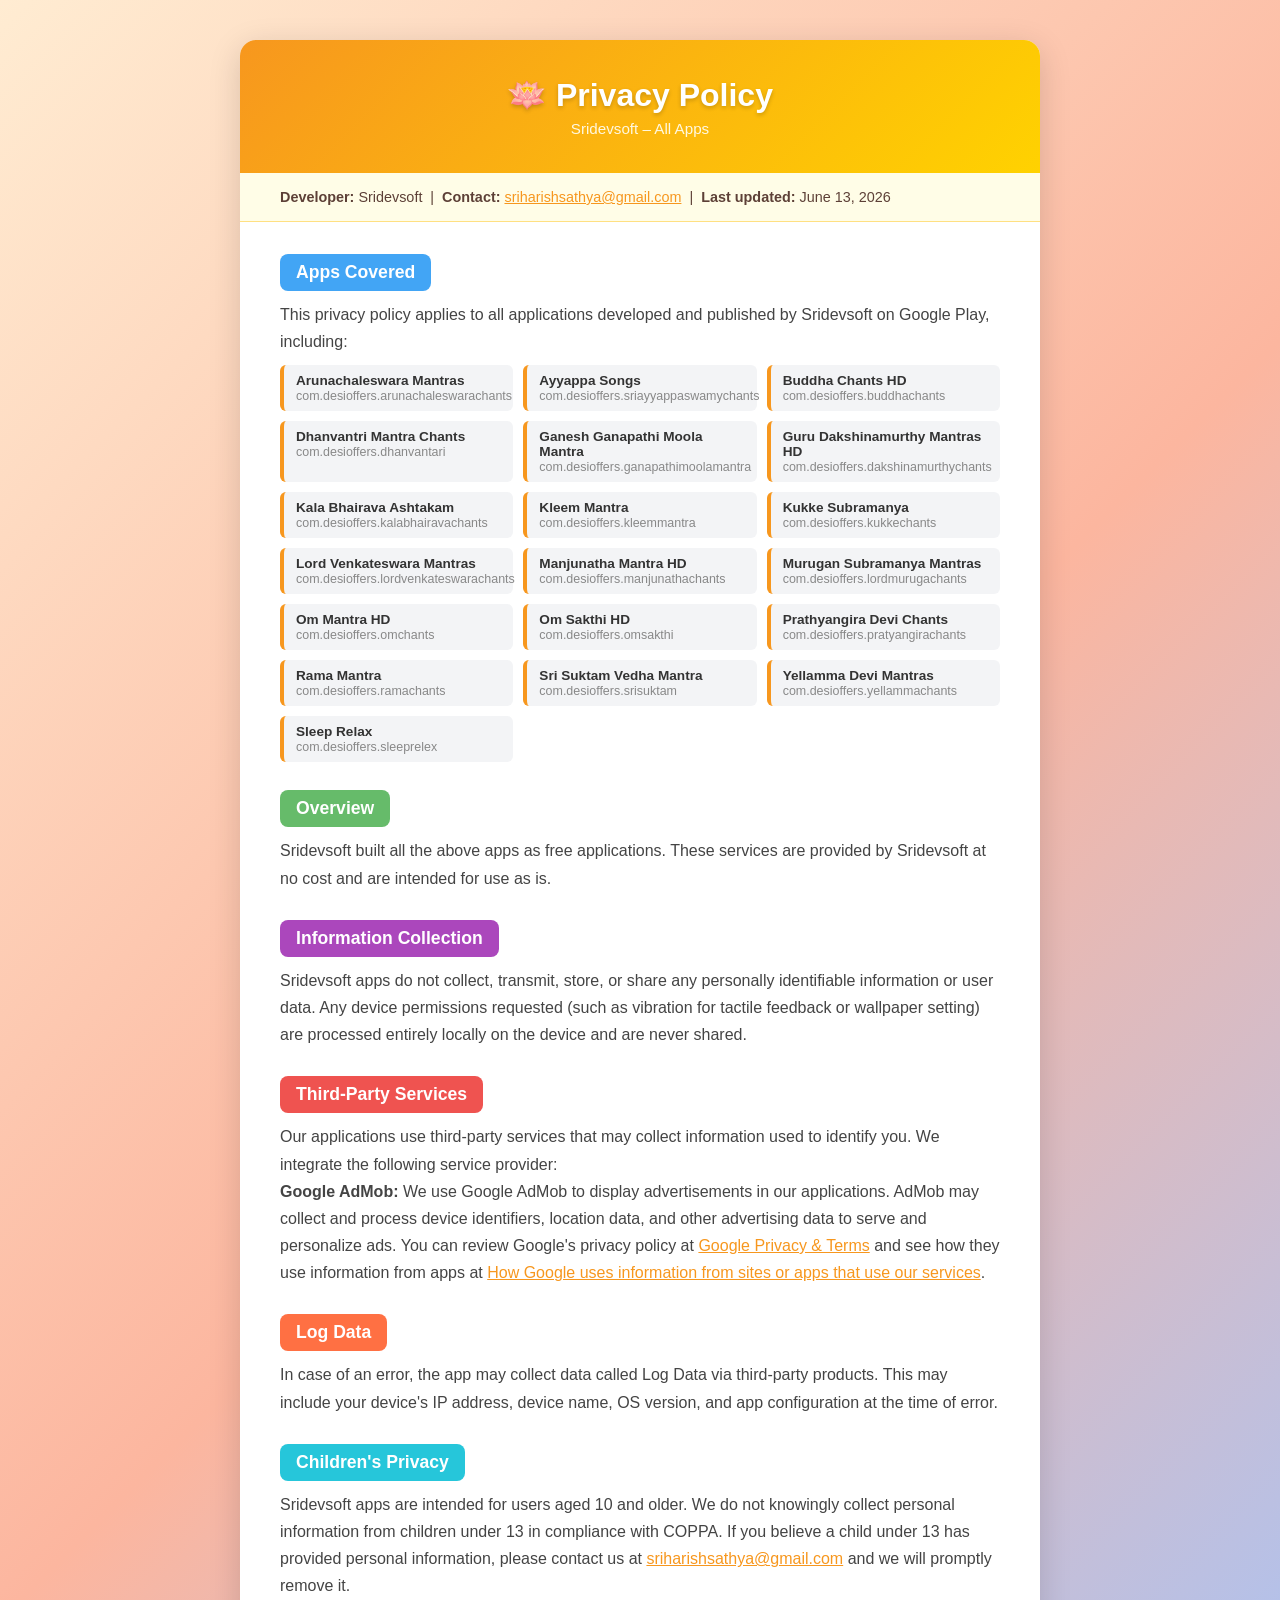
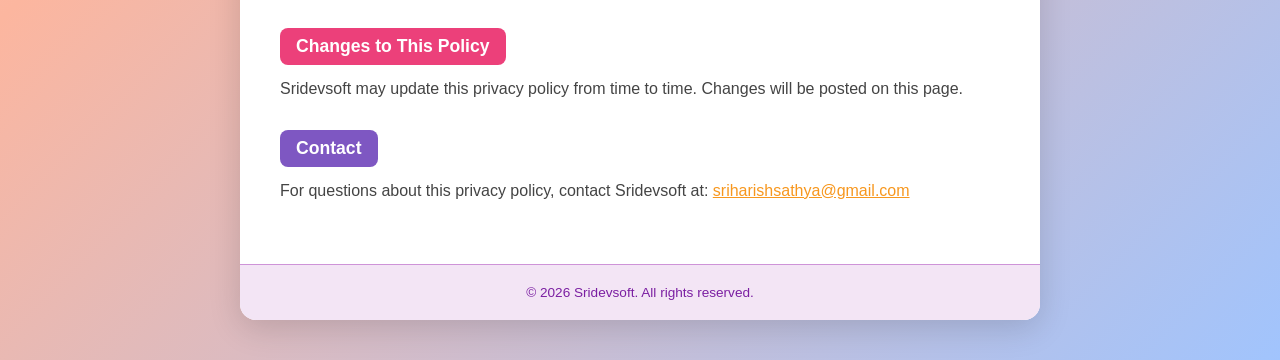
==== index.html @ 32ded2d5 "Update privacy policy with AdMob disclosures and vibration usage" ====
<!DOCTYPE html>
<html lang="en">
<head>
  <meta charset="UTF-8">
  <meta name="viewport" content="width=device-width, initial-scale=1.0">
  <title>Privacy Policy – Sridevsoft</title>
  <style>
    * { box-sizing: border-box; margin: 0; padding: 0; }
    body {
      font-family: Arial, sans-serif;
      background: linear-gradient(135deg, #ffecd2 0%, #fcb69f 50%, #a1c4fd 100%);
      min-height: 100vh;
      padding: 40px 20px;
    }
    .card {
      max-width: 800px;
      margin: 0 auto;
      background: #fff;
      border-radius: 16px;
      box-shadow: 0 8px 32px rgba(0,0,0,0.15);
      overflow: hidden;
    }
    .header {
      background: linear-gradient(135deg, #f7971e, #ffd200);
      padding: 36px 40px;
      text-align: center;
    }
    .header h1 { font-size: 2rem; color: #fff; text-shadow: 0 2px 4px rgba(0,0,0,0.2); }
    .header p { color: #fff8e1; margin-top: 6px; font-size: 0.95rem; }
    .meta {
      background: #fffde7; padding: 16px 40px;
      border-bottom: 1px solid #ffe082;
      font-size: 0.9rem; color: #5d4037;
    }
    .content { padding: 32px 40px; }
    .section { margin-bottom: 28px; }
    .section h2 {
      font-size: 1.1rem; font-weight: bold;
      color: #fff; padding: 8px 16px;
      border-radius: 8px; margin-bottom: 10px;
      display: inline-block;
    }
    .section:nth-child(1) h2 { background: #42a5f5; }
    .section:nth-child(2) h2 { background: #66bb6a; }
    .section:nth-child(3) h2 { background: #ab47bc; }
    .section:nth-child(4) h2 { background: #ef5350; }
    .section:nth-child(5) h2 { background: #ff7043; }
    .section:nth-child(6) h2 { background: #26c6da; }
    .section:nth-child(7) h2 { background: #ec407a; }
    .section:nth-child(8) h2 { background: #7e57c2; }
    .section p { color: #444; line-height: 1.7; }
    .apps-grid {
      display: grid;
      grid-template-columns: repeat(auto-fill, minmax(220px, 1fr));
      gap: 10px;
      margin-top: 10px;
    }
    .app-item {
      background: #f3f4f6;
      border-left: 4px solid #f7971e;
      border-radius: 6px;
      padding: 8px 12px;
      font-size: 0.85rem;
    }
    .app-item strong { display: block; color: #333; }
    .app-item span { color: #888; font-size: 0.78rem; }
    .footer {
      text-align: center; padding: 20px;
      background: #f3e5f5; color: #7b1fa2;
      font-size: 0.85rem; border-top: 1px solid #ce93d8;
    }
    a { color: #f7971e; }
  </style>
</head>
<body>
  <div class="card">
    <div class="header">
      <h1>🪷 Privacy Policy</h1>
      <p>Sridevsoft – All Apps</p>
    </div>
    <div class="meta">
      <strong>Developer:</strong> Sridevsoft &nbsp;|&nbsp;
      <strong>Contact:</strong> <a href="mailto:sriharishsathya@gmail.com">sriharishsathya@gmail.com</a> &nbsp;|&nbsp;
      <strong>Last updated:</strong> June 13, 2026
    </div>
    <div class="content">

      <div class="section">
        <h2>Apps Covered</h2>
        <p>This privacy policy applies to all applications developed and published by Sridevsoft on Google Play, including:</p>
        <div class="apps-grid">
          <div class="app-item"><strong>Arunachaleswara Mantras</strong><span>com.desioffers.arunachaleswarachants</span></div>
          <div class="app-item"><strong>Ayyappa Songs</strong><span>com.desioffers.sriayyappaswamychants</span></div>
          <div class="app-item"><strong>Buddha Chants HD</strong><span>com.desioffers.buddhachants</span></div>
          <div class="app-item"><strong>Dhanvantri Mantra Chants</strong><span>com.desioffers.dhanvantari</span></div>
          <div class="app-item"><strong>Ganesh Ganapathi Moola Mantra</strong><span>com.desioffers.ganapathimoolamantra</span></div>
          <div class="app-item"><strong>Guru Dakshinamurthy Mantras HD</strong><span>com.desioffers.dakshinamurthychants</span></div>
          <div class="app-item"><strong>Kala Bhairava Ashtakam</strong><span>com.desioffers.kalabhairavachants</span></div>
          <div class="app-item"><strong>Kleem Mantra</strong><span>com.desioffers.kleemmantra</span></div>
          <div class="app-item"><strong>Kukke Subramanya</strong><span>com.desioffers.kukkechants</span></div>
          <div class="app-item"><strong>Lord Venkateswara Mantras</strong><span>com.desioffers.lordvenkateswarachants</span></div>
          <div class="app-item"><strong>Manjunatha Mantra HD</strong><span>com.desioffers.manjunathachants</span></div>
          <div class="app-item"><strong>Murugan Subramanya Mantras</strong><span>com.desioffers.lordmurugachants</span></div>
          <div class="app-item"><strong>Om Mantra HD</strong><span>com.desioffers.omchants</span></div>
          <div class="app-item"><strong>Om Sakthi HD</strong><span>com.desioffers.omsakthi</span></div>
          <div class="app-item"><strong>Prathyangira Devi Chants</strong><span>com.desioffers.pratyangirachants</span></div>
          <div class="app-item"><strong>Rama Mantra</strong><span>com.desioffers.ramachants</span></div>
          <div class="app-item"><strong>Sri Suktam Vedha Mantra</strong><span>com.desioffers.srisuktam</span></div>
          <div class="app-item"><strong>Yellamma Devi Mantras</strong><span>com.desioffers.yellammachants</span></div>
          <div class="app-item"><strong>Sleep Relax</strong><span>com.desioffers.sleeprelex</span></div>
        </div>
      </div>

      <div class="section">
        <h2>Overview</h2>
        <p>Sridevsoft built all the above apps as free applications. These services are provided by Sridevsoft at no cost and are intended for use as is.</p>
      </div>

      <div class="section">
        <h2>Information Collection</h2>
        <p>Sridevsoft apps do not collect, transmit, store, or share any personally identifiable information or user data. Any device permissions requested (such as vibration for tactile feedback or wallpaper setting) are processed entirely locally on the device and are never shared.</p>
      </div>

      <div class="section">
        <h2>Third-Party Services</h2>
        <p>Our applications use third-party services that may collect information used to identify you. We integrate the following service provider:</p>
        <p><strong>Google AdMob:</strong> We use Google AdMob to display advertisements in our applications. AdMob may collect and process device identifiers, location data, and other advertising data to serve and personalize ads. You can review Google's privacy policy at <a href="https://policies.google.com/privacy" target="_blank">Google Privacy & Terms</a> and see how they use information from apps at <a href="https://policies.google.com/technologies/partner-sites" target="_blank">How Google uses information from sites or apps that use our services</a>.</p>
      </div>

      <div class="section">
        <h2>Log Data</h2>
        <p>In case of an error, the app may collect data called Log Data via third-party products. This may include your device's IP address, device name, OS version, and app configuration at the time of error.</p>
      </div>

      <div class="section">
        <h2>Children's Privacy</h2>
        <p>Sridevsoft apps are intended for users aged 10 and older. We do not knowingly collect personal information from children under 13 in compliance with COPPA. If you believe a child under 13 has provided personal information, please contact us at <a href="mailto:sriharishsathya@gmail.com">sriharishsathya@gmail.com</a> and we will promptly remove it.</p>
      </div>

      <div class="section">
        <h2>Changes to This Policy</h2>
        <p>Sridevsoft may update this privacy policy from time to time. Changes will be posted on this page.</p>
      </div>

      <div class="section">
        <h2>Contact</h2>
        <p>For questions about this privacy policy, contact Sridevsoft at: <a href="mailto:sriharishsathya@gmail.com">sriharishsathya@gmail.com</a></p>
      </div>

    </div>
    <div class="footer">© 2026 Sridevsoft. All rights reserved.</div>
  </div>
</body>
</html>
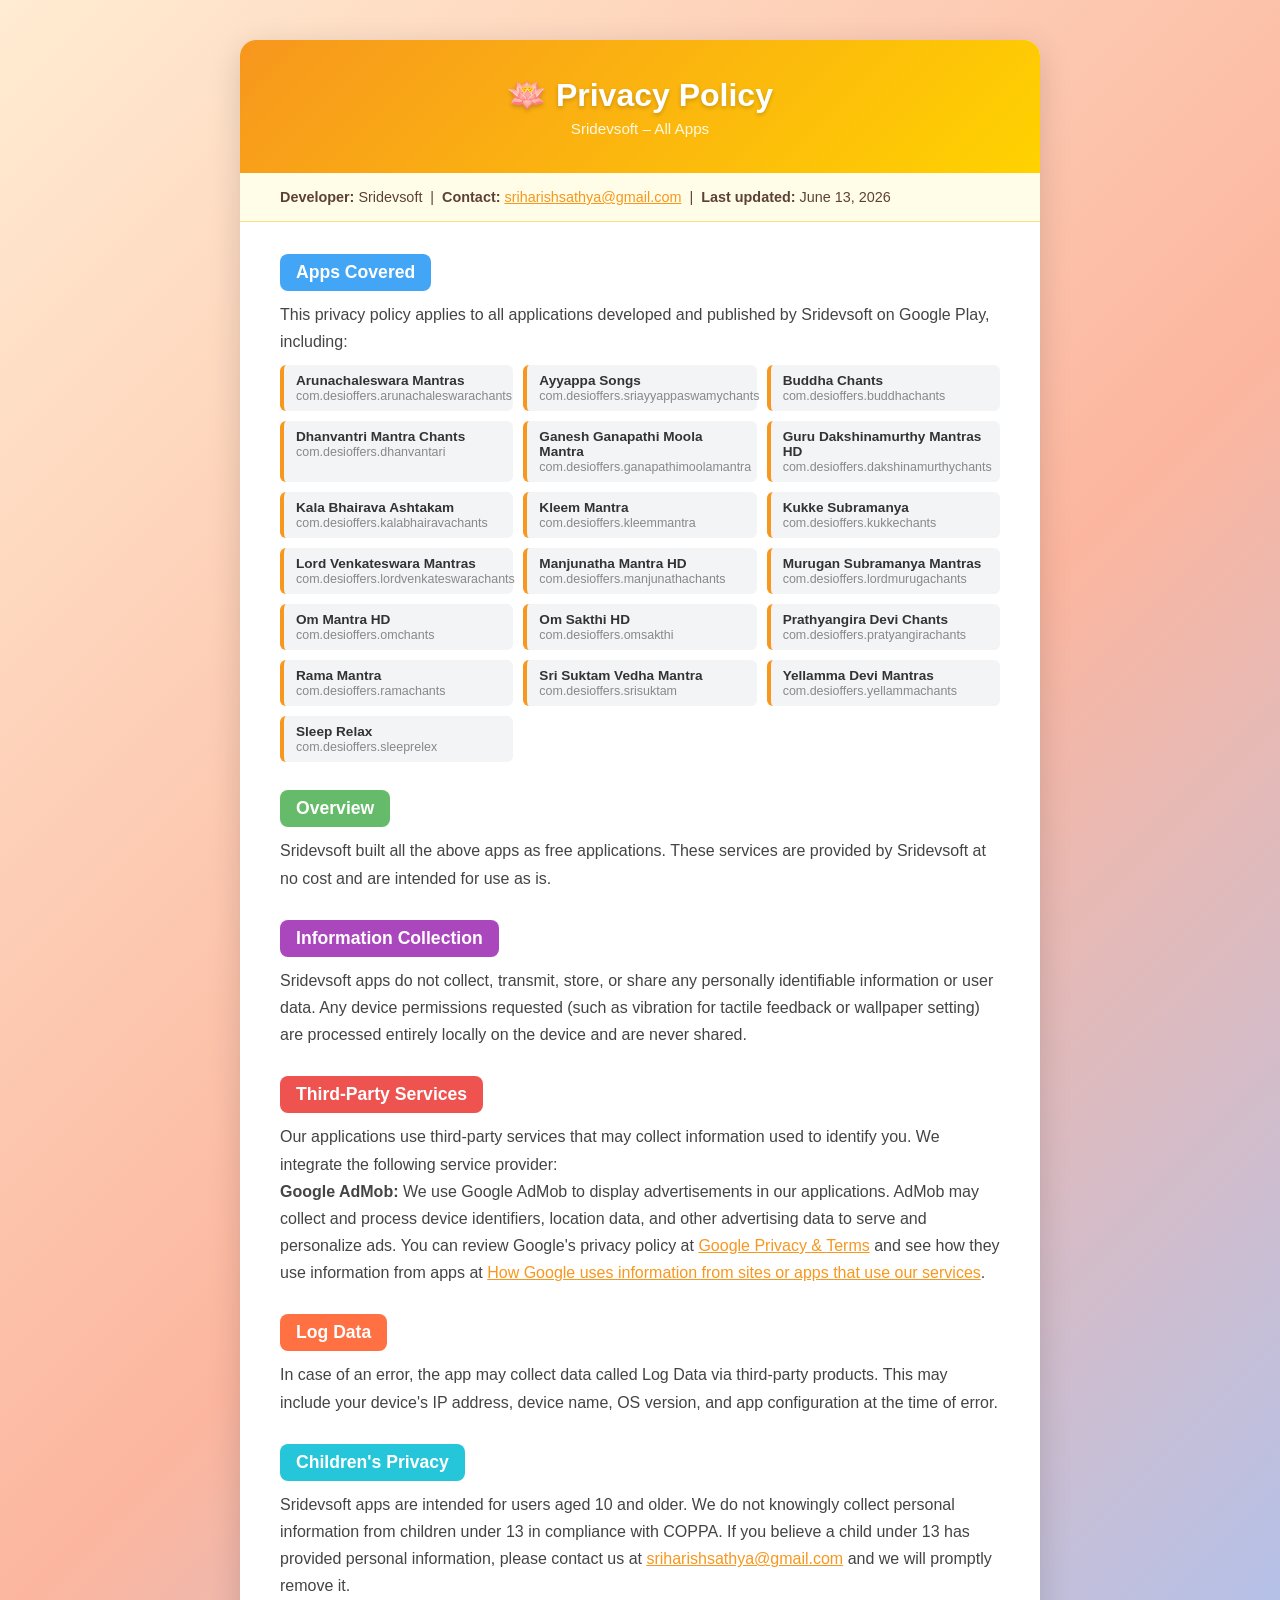
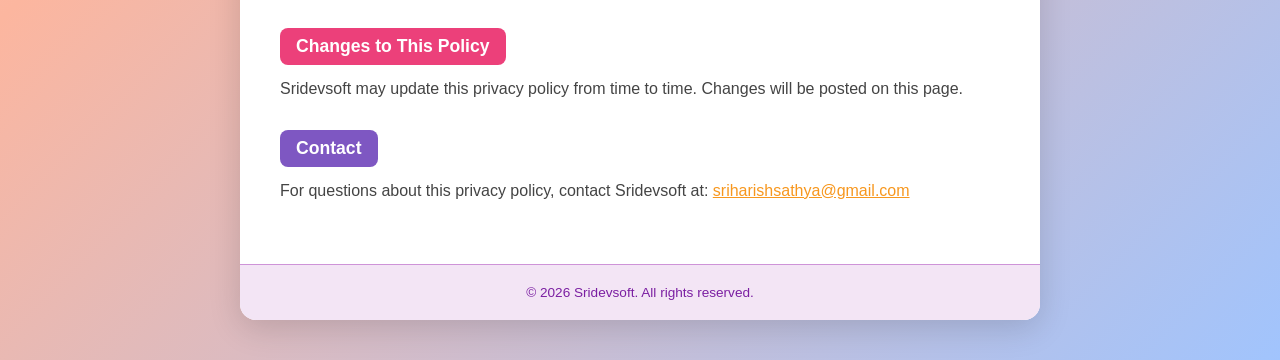
==== commit cf963d9c: "Update app name to Buddha Chants to match Play Store listing" ====
--- a/index.html
+++ b/index.html
@@ -91,7 +91,7 @@
         <div class="apps-grid">
           <div class="app-item"><strong>Arunachaleswara Mantras</strong><span>com.desioffers.arunachaleswarachants</span></div>
           <div class="app-item"><strong>Ayyappa Songs</strong><span>com.desioffers.sriayyappaswamychants</span></div>
-          <div class="app-item"><strong>Buddha Chants HD</strong><span>com.desioffers.buddhachants</span></div>
+          <div class="app-item"><strong>Buddha Chants</strong><span>com.desioffers.buddhachants</span></div>
           <div class="app-item"><strong>Dhanvantri Mantra Chants</strong><span>com.desioffers.dhanvantari</span></div>
           <div class="app-item"><strong>Ganesh Ganapathi Moola Mantra</strong><span>com.desioffers.ganapathimoolamantra</span></div>
           <div class="app-item"><strong>Guru Dakshinamurthy Mantras HD</strong><span>com.desioffers.dakshinamurthychants</span></div>
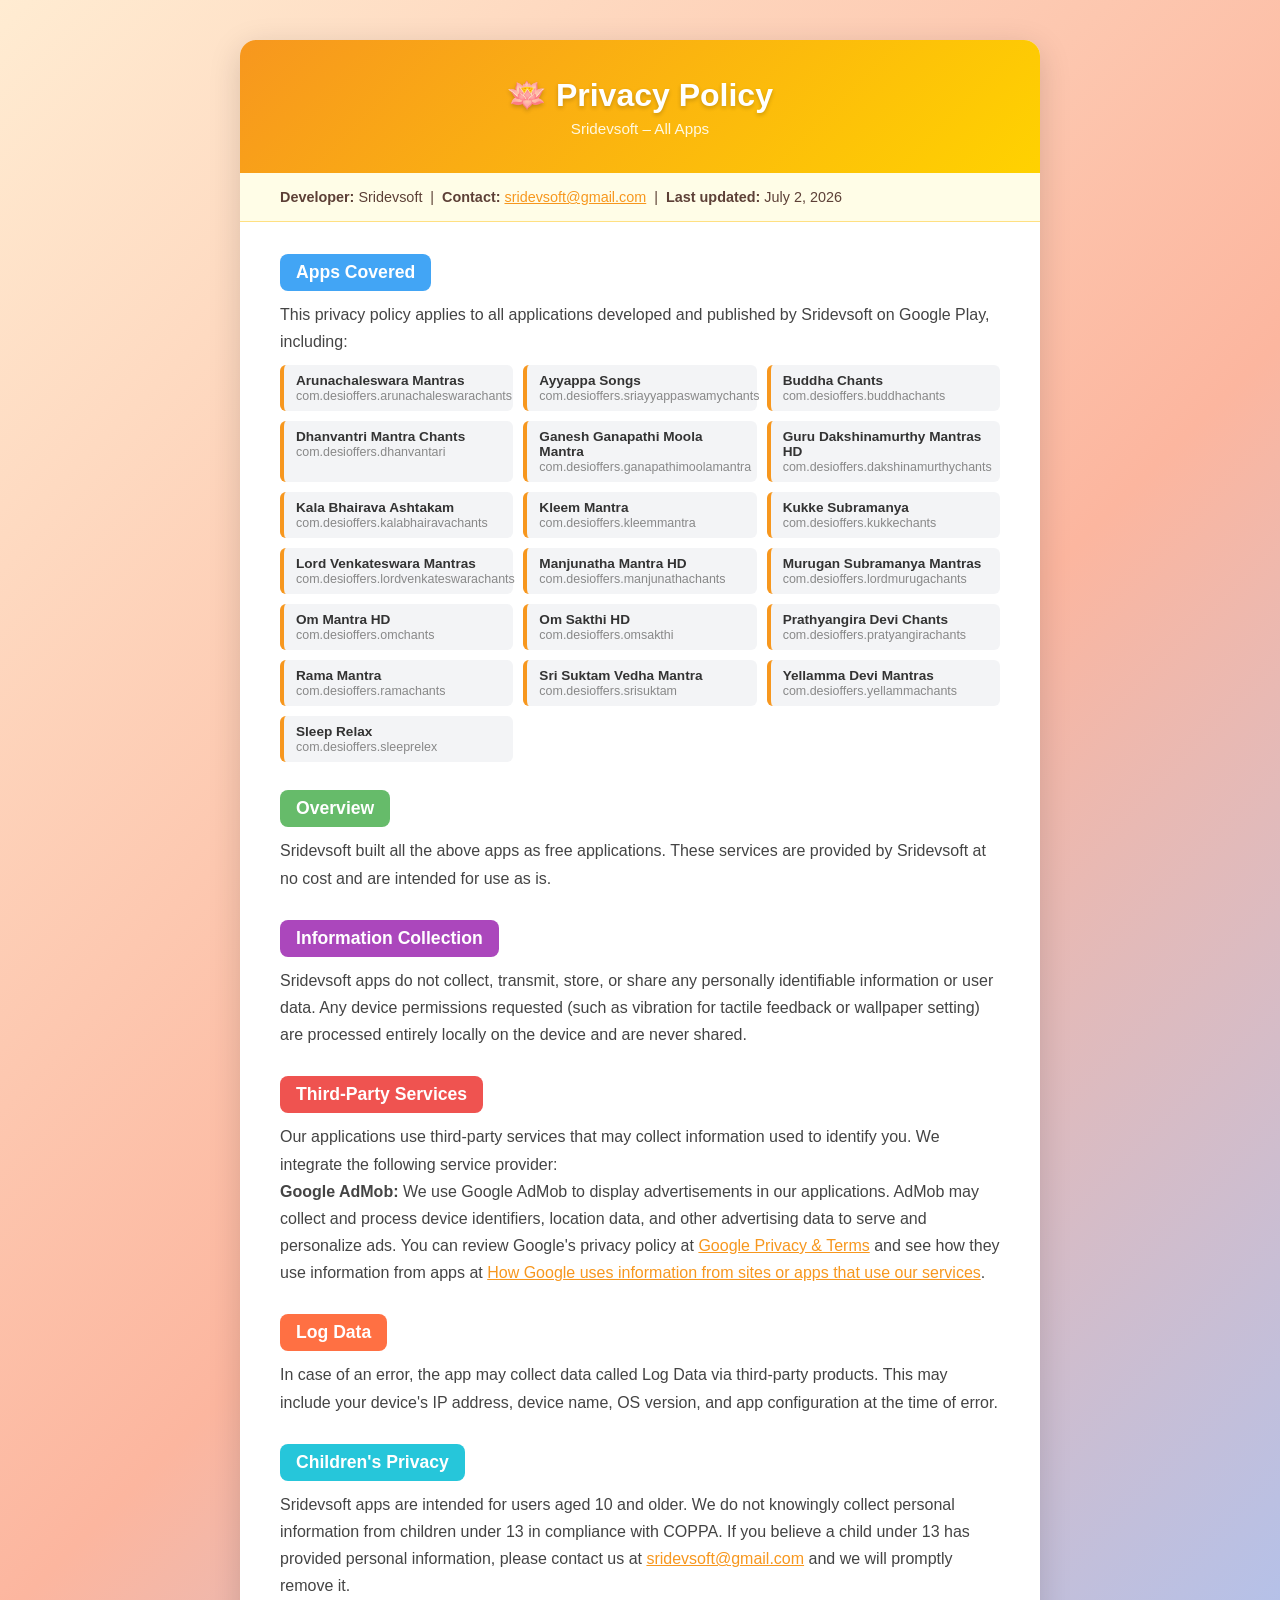
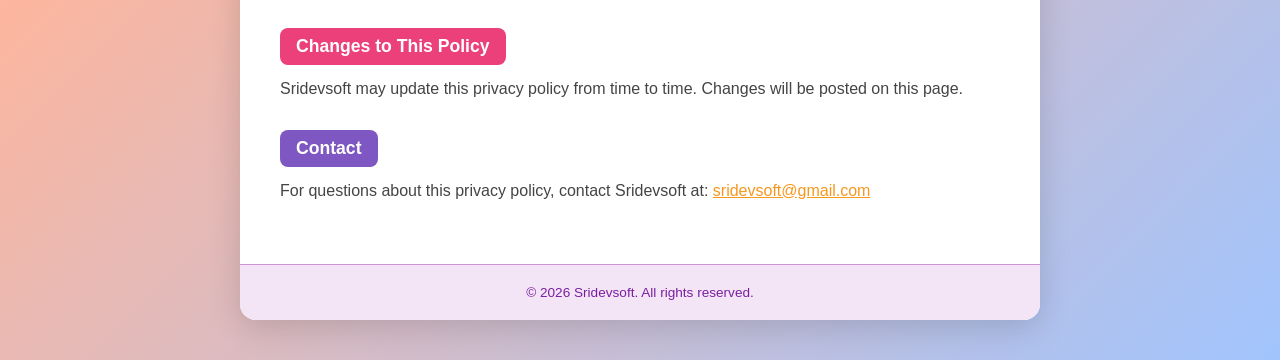
==== commit 69098210: "Update contact email to sridevsoft@gmail.com and update last updated date" ====
--- a/index.html
+++ b/index.html
@@ -80,8 +80,8 @@
     </div>
     <div class="meta">
       <strong>Developer:</strong> Sridevsoft &nbsp;|&nbsp;
-      <strong>Contact:</strong> <a href="mailto:sriharishsathya@gmail.com">sriharishsathya@gmail.com</a> &nbsp;|&nbsp;
-      <strong>Last updated:</strong> June 13, 2026
+      <strong>Contact:</strong> <a href="mailto:sridevsoft@gmail.com">sridevsoft@gmail.com</a> &nbsp;|&nbsp;
+      <strong>Last updated:</strong> July 2, 2026
     </div>
     <div class="content">
 
@@ -134,7 +134,7 @@
 
       <div class="section">
         <h2>Children's Privacy</h2>
-        <p>Sridevsoft apps are intended for users aged 10 and older. We do not knowingly collect personal information from children under 13 in compliance with COPPA. If you believe a child under 13 has provided personal information, please contact us at <a href="mailto:sriharishsathya@gmail.com">sriharishsathya@gmail.com</a> and we will promptly remove it.</p>
+        <p>Sridevsoft apps are intended for users aged 10 and older. We do not knowingly collect personal information from children under 13 in compliance with COPPA. If you believe a child under 13 has provided personal information, please contact us at <a href="mailto:sridevsoft@gmail.com">sridevsoft@gmail.com</a> and we will promptly remove it.</p>
       </div>
 
       <div class="section">
@@ -144,7 +144,7 @@
 
       <div class="section">
         <h2>Contact</h2>
-        <p>For questions about this privacy policy, contact Sridevsoft at: <a href="mailto:sriharishsathya@gmail.com">sriharishsathya@gmail.com</a></p>
+        <p>For questions about this privacy policy, contact Sridevsoft at: <a href="mailto:sridevsoft@gmail.com">sridevsoft@gmail.com</a></p>
       </div>
 
     </div>
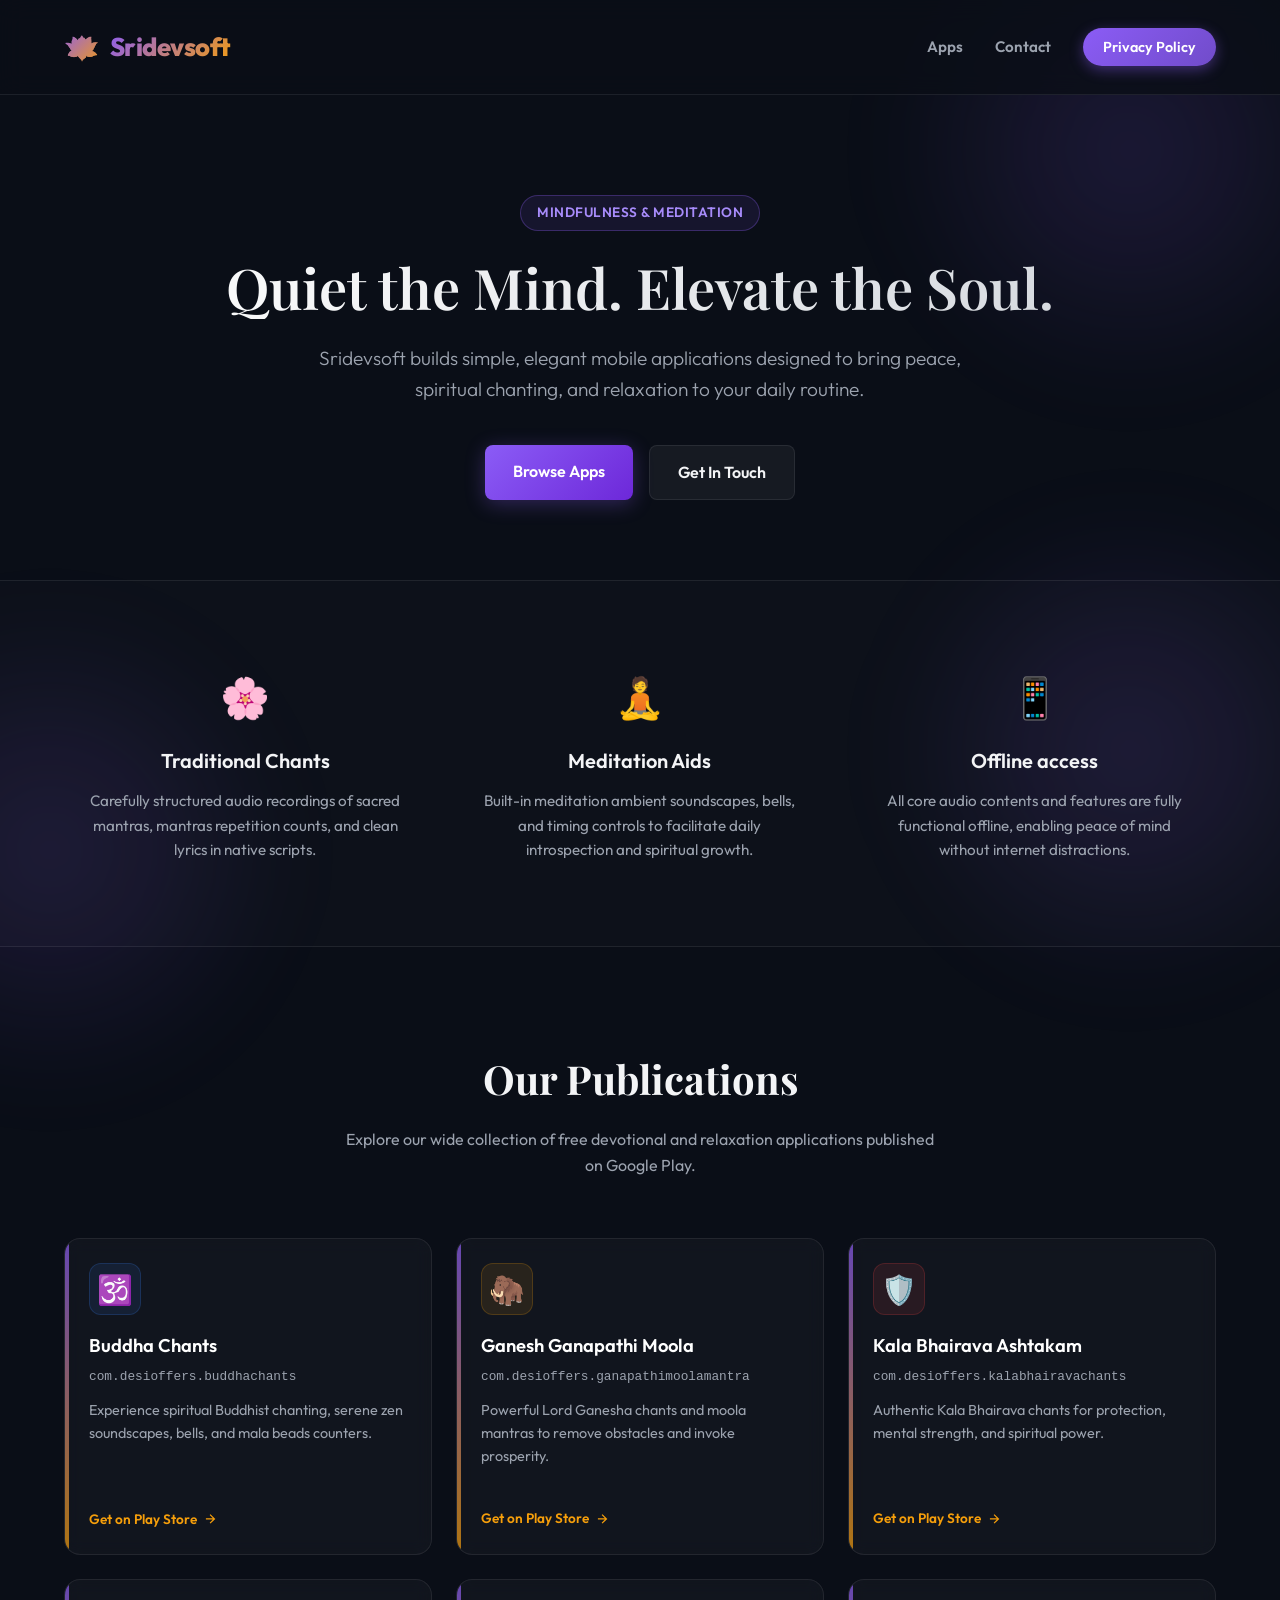
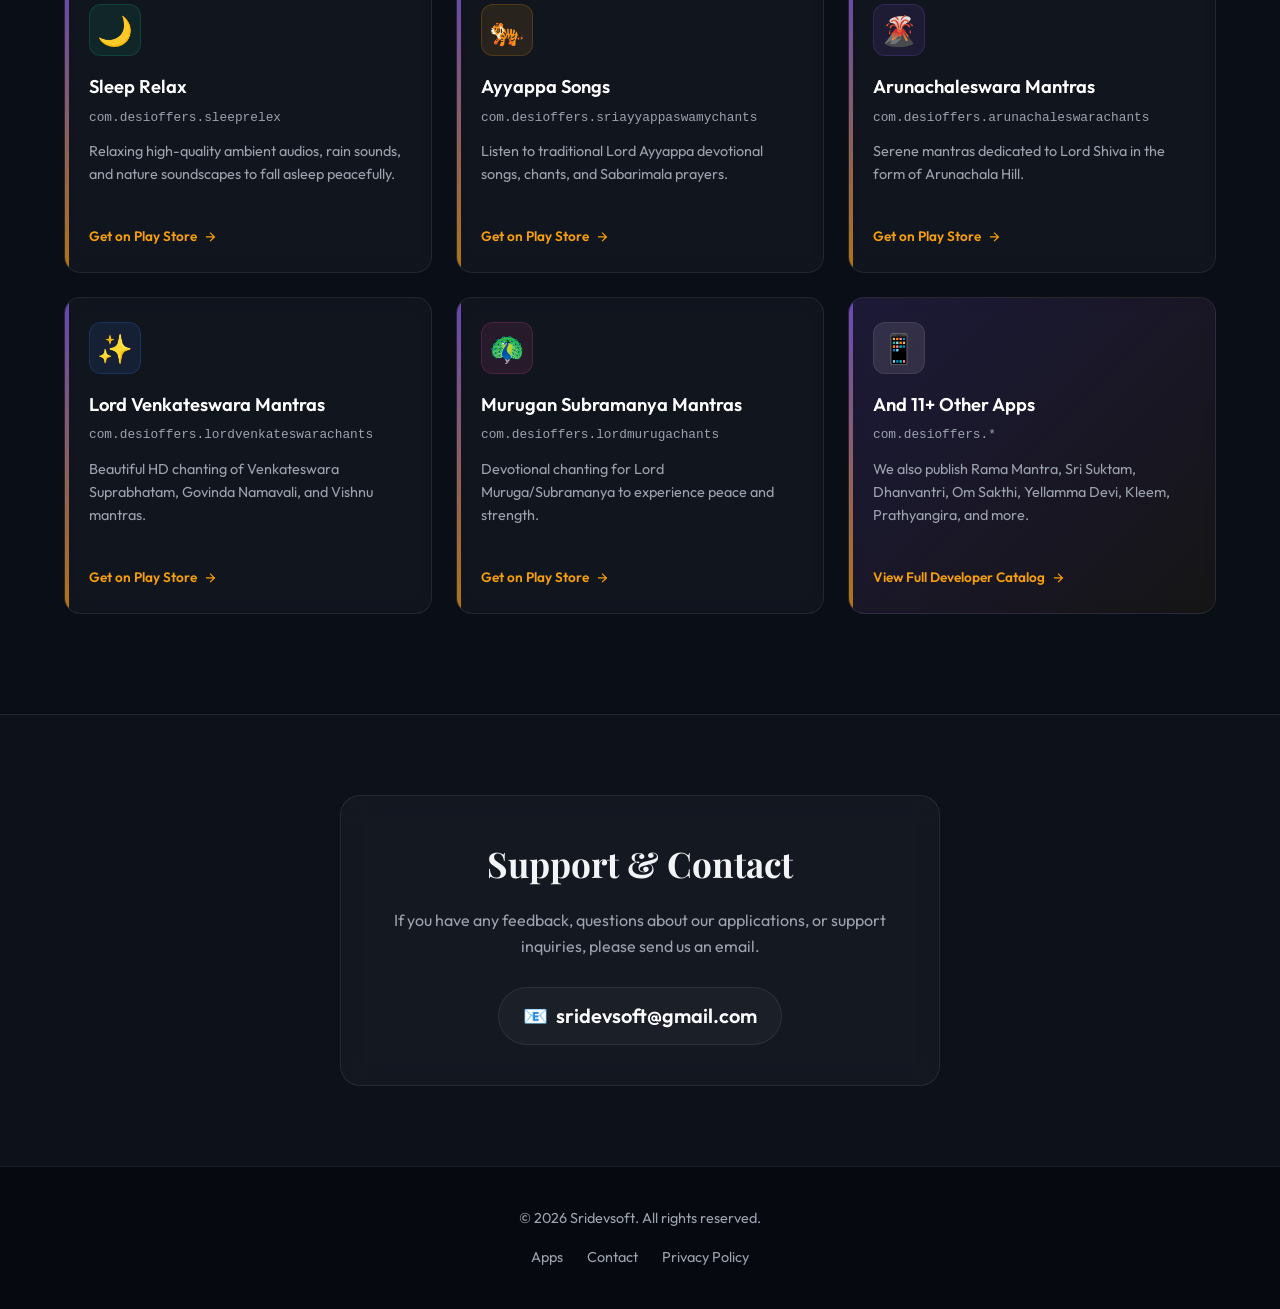
==== commit 83a091f5: "Add company landing page index.html and move privacy policy to /privacy" ====
--- a/index.html
+++ b/index.html
@@ -3,152 +3,681 @@
 <head>
   <meta charset="UTF-8">
   <meta name="viewport" content="width=device-width, initial-scale=1.0">
-  <title>Privacy Policy – Sridevsoft</title>
+  <meta name="description" content="Sridevsoft - Premium mobile applications for meditation, chanting, devotional songs, and relaxation. Find peace and mindfulness.">
+  <title>Sridevsoft | Devotional & Meditation Apps</title>
+  <!-- Google Fonts -->
+  <link rel="preconnect" href="https://fonts.googleapis.com">
+  <link rel="preconnect" href="https://fonts.gstatic.com" crossorigin>
+  <link href="https://fonts.googleapis.com/css2?family=Outfit:wght@300;400;600;800&family=Playfair+Display:ital,wght@0,600;1,400&display=swap" rel="stylesheet">
+  
   <style>
-    * { box-sizing: border-box; margin: 0; padding: 0; }
+    :root {
+      --bg-dark: #0a0e17;
+      --bg-card: rgba(255, 255, 255, 0.03);
+      --border-card: rgba(255, 255, 255, 0.08);
+      --text-main: #f3f4f6;
+      --text-muted: #9ca3af;
+      --accent-primary: #8b5cf6; /* Purple */
+      --accent-secondary: #f59e0b; /* Amber */
+      --accent-glow: rgba(139, 92, 246, 0.15);
+      --font-sans: 'Outfit', sans-serif;
+      --font-serif: 'Playfair Display', serif;
+    }
+
+    * {
+      box-sizing: border-box;
+      margin: 0;
+      padding: 0;
+    }
+
+    html {
+      scroll-behavior: smooth;
+    }
+
     body {
-      font-family: Arial, sans-serif;
-      background: linear-gradient(135deg, #ffecd2 0%, #fcb69f 50%, #a1c4fd 100%);
-      min-height: 100vh;
-      padding: 40px 20px;
-    }
-    .card {
-      max-width: 800px;
+      background-color: var(--bg-dark);
+      color: var(--text-main);
+      font-family: var(--font-sans);
+      line-height: 1.6;
+      overflow-x: hidden;
+    }
+
+    /* Glowing decorative backgrounds */
+    .glow-blob {
+      position: absolute;
+      width: 500px;
+      height: 500px;
+      border-radius: 50%;
+      background: radial-gradient(circle, var(--accent-glow) 0%, rgba(11,15,25,0) 70%);
+      z-index: -1;
+      filter: blur(40px);
+    }
+    
+    .blob-1 { top: -100px; right: -100px; }
+    .blob-2 { top: 600px; left: -200px; }
+    .blob-3 { bottom: -100px; right: -100px; }
+
+    /* Container */
+    .container {
+      max-width: 1200px;
       margin: 0 auto;
-      background: #fff;
-      border-radius: 16px;
-      box-shadow: 0 8px 32px rgba(0,0,0,0.15);
-      overflow: hidden;
-    }
-    .header {
-      background: linear-gradient(135deg, #f7971e, #ffd200);
-      padding: 36px 40px;
+      padding: 0 24px;
+    }
+
+    /* Header & Navigation */
+    header {
+      padding: 24px 0;
+      border-bottom: 1px solid var(--border-card);
+      backdrop-filter: blur(12px);
+      position: sticky;
+      top: 0;
+      z-index: 100;
+      background: rgba(10, 14, 23, 0.8);
+    }
+
+    .nav-wrapper {
+      display: flex;
+      justify-content: space-between;
+      align-items: center;
+    }
+
+    .logo {
+      font-size: 1.6rem;
+      font-weight: 800;
+      letter-spacing: -0.5px;
+      color: var(--text-main);
+      text-decoration: none;
+      display: flex;
+      align-items: center;
+      gap: 10px;
+    }
+
+    .logo span {
+      background: linear-gradient(135deg, var(--accent-primary), var(--accent-secondary));
+      -webkit-background-clip: text;
+      -webkit-text-fill-color: transparent;
+    }
+
+    .logo-icon {
+      font-size: 1.8rem;
+    }
+
+    nav ul {
+      display: flex;
+      list-style: none;
+      gap: 32px;
+    }
+
+    nav a {
+      color: var(--text-muted);
+      text-decoration: none;
+      font-weight: 600;
+      transition: color 0.3s ease;
+      font-size: 0.95rem;
+    }
+
+    nav a:hover {
+      color: var(--text-main);
+    }
+
+    .nav-btn {
+      background: linear-gradient(135deg, var(--accent-primary), rgba(139, 92, 246, 0.8));
+      color: #fff;
+      padding: 10px 20px;
+      border-radius: 99px;
+      font-size: 0.9rem;
+      transition: transform 0.2s ease, box-shadow 0.2s ease;
+      box-shadow: 0 4px 14px rgba(139, 92, 246, 0.4);
+    }
+
+    .nav-btn:hover {
+      transform: translateY(-2px);
+      box-shadow: 0 6px 20px rgba(139, 92, 246, 0.6);
+      color: #fff;
+    }
+
+    /* Hero Section */
+    .hero {
+      position: relative;
+      padding: 100px 0 80px 0;
       text-align: center;
     }
-    .header h1 { font-size: 2rem; color: #fff; text-shadow: 0 2px 4px rgba(0,0,0,0.2); }
-    .header p { color: #fff8e1; margin-top: 6px; font-size: 0.95rem; }
-    .meta {
-      background: #fffde7; padding: 16px 40px;
-      border-bottom: 1px solid #ffe082;
-      font-size: 0.9rem; color: #5d4037;
-    }
-    .content { padding: 32px 40px; }
-    .section { margin-bottom: 28px; }
-    .section h2 {
-      font-size: 1.1rem; font-weight: bold;
-      color: #fff; padding: 8px 16px;
-      border-radius: 8px; margin-bottom: 10px;
+
+    .hero-tag {
       display: inline-block;
-    }
-    .section:nth-child(1) h2 { background: #42a5f5; }
-    .section:nth-child(2) h2 { background: #66bb6a; }
-    .section:nth-child(3) h2 { background: #ab47bc; }
-    .section:nth-child(4) h2 { background: #ef5350; }
-    .section:nth-child(5) h2 { background: #ff7043; }
-    .section:nth-child(6) h2 { background: #26c6da; }
-    .section:nth-child(7) h2 { background: #ec407a; }
-    .section:nth-child(8) h2 { background: #7e57c2; }
-    .section p { color: #444; line-height: 1.7; }
+      padding: 6px 16px;
+      background: rgba(139, 92, 246, 0.1);
+      border: 1px solid rgba(139, 92, 246, 0.3);
+      color: #a78bfa;
+      border-radius: 99px;
+      font-size: 0.85rem;
+      font-weight: 600;
+      margin-bottom: 24px;
+      letter-spacing: 0.5px;
+      text-transform: uppercase;
+    }
+
+    .hero h1 {
+      font-family: var(--font-serif);
+      font-size: 3.5rem;
+      line-height: 1.15;
+      font-weight: 600;
+      margin-bottom: 24px;
+      background: linear-gradient(to right, #ffffff, #d1d5db);
+      -webkit-background-clip: text;
+      -webkit-text-fill-color: transparent;
+    }
+
+    @media (max-width: 768px) {
+      .hero h1 { font-size: 2.5rem; }
+    }
+
+    .hero p {
+      font-size: 1.2rem;
+      color: var(--text-muted);
+      max-width: 650px;
+      margin: 0 auto 40px auto;
+      font-weight: 300;
+    }
+
+    .cta-group {
+      display: flex;
+      justify-content: center;
+      gap: 16px;
+    }
+
+    .btn {
+      display: inline-block;
+      padding: 14px 28px;
+      border-radius: 8px;
+      font-weight: 600;
+      text-decoration: none;
+      transition: all 0.3s ease;
+      font-size: 1rem;
+    }
+
+    .btn-primary {
+      background: linear-gradient(135deg, var(--accent-primary) 0%, #6d28d9 100%);
+      color: #fff;
+      box-shadow: 0 4px 20px rgba(139, 92, 246, 0.3);
+    }
+
+    .btn-primary:hover {
+      transform: translateY(-2px);
+      box-shadow: 0 8px 24px rgba(139, 92, 246, 0.5);
+    }
+
+    .btn-secondary {
+      background: rgba(255, 255, 255, 0.05);
+      color: var(--text-main);
+      border: 1px solid var(--border-card);
+    }
+
+    .btn-secondary:hover {
+      background: rgba(255, 255, 255, 0.1);
+      transform: translateY(-2px);
+    }
+
+    /* Core Pillars / Mission */
+    .features-intro {
+      padding: 60px 0;
+      border-top: 1px solid var(--border-card);
+      border-bottom: 1px solid var(--border-card);
+      background: rgba(255, 255, 255, 0.01);
+    }
+
+    .intro-grid {
+      display: grid;
+      grid-template-columns: repeat(3, 1fr);
+      gap: 32px;
+      text-align: center;
+    }
+
+    @media (max-width: 768px) {
+      .intro-grid { grid-template-columns: 1fr; gap: 40px; }
+    }
+
+    .intro-card {
+      padding: 24px;
+    }
+
+    .intro-icon {
+      font-size: 2.5rem;
+      margin-bottom: 16px;
+      display: inline-block;
+    }
+
+    .intro-card h3 {
+      font-size: 1.25rem;
+      margin-bottom: 12px;
+      font-weight: 600;
+    }
+
+    .intro-card p {
+      color: var(--text-muted);
+      font-size: 0.95rem;
+    }
+
+    /* Apps Section */
+    .apps-section {
+      padding: 100px 0;
+    }
+
+    .section-header {
+      text-align: center;
+      margin-bottom: 60px;
+    }
+
+    .section-header h2 {
+      font-family: var(--font-serif);
+      font-size: 2.5rem;
+      margin-bottom: 16px;
+    }
+
+    .section-header p {
+      color: var(--text-muted);
+      max-width: 600px;
+      margin: 0 auto;
+    }
+
     .apps-grid {
       display: grid;
-      grid-template-columns: repeat(auto-fill, minmax(220px, 1fr));
-      gap: 10px;
-      margin-top: 10px;
-    }
-    .app-item {
-      background: #f3f4f6;
-      border-left: 4px solid #f7971e;
-      border-radius: 6px;
-      padding: 8px 12px;
+      grid-template-columns: repeat(auto-fill, minmax(280px, 1fr));
+      gap: 24px;
+    }
+
+    .app-card {
+      background: var(--bg-card);
+      border: 1px solid var(--border-card);
+      border-radius: 16px;
+      padding: 24px;
+      display: flex;
+      flex-direction: column;
+      justify-content: space-between;
+      transition: all 0.3s cubic-bezier(0.4, 0, 0.2, 1);
+      position: relative;
+      overflow: hidden;
+      backdrop-filter: blur(8px);
+    }
+
+    .app-card:hover {
+      transform: translateY(-5px);
+      border-color: rgba(139, 92, 246, 0.4);
+      box-shadow: 0 12px 30px rgba(0, 0, 0, 0.2), 0 0 15px rgba(139, 92, 246, 0.1);
+    }
+
+    .app-card::before {
+      content: '';
+      position: absolute;
+      top: 0;
+      left: 0;
+      width: 4px;
+      height: 100%;
+      background: linear-gradient(to bottom, var(--accent-primary), var(--accent-secondary));
+      opacity: 0.7;
+    }
+
+    .app-top {
+      margin-bottom: 20px;
+    }
+
+    .app-icon-wrapper {
+      width: 52px;
+      height: 52px;
+      border-radius: 12px;
+      display: flex;
+      align-items: center;
+      justify-content: center;
+      font-size: 1.8rem;
+      margin-bottom: 16px;
+      background: rgba(255, 255, 255, 0.05);
+      border: 1px solid rgba(255, 255, 255, 0.08);
+    }
+
+    .app-card h3 {
+      font-size: 1.15rem;
+      font-weight: 600;
+      margin-bottom: 6px;
+      color: #fff;
+    }
+
+    .app-pkg {
+      font-size: 0.8rem;
+      color: var(--text-muted);
+      font-family: monospace;
+      margin-bottom: 12px;
+      word-break: break-all;
+    }
+
+    .app-desc {
+      font-size: 0.9rem;
+      color: var(--text-muted);
+      margin-bottom: 20px;
+    }
+
+    .app-link {
+      display: inline-flex;
+      align-items: center;
+      gap: 6px;
       font-size: 0.85rem;
-    }
-    .app-item strong { display: block; color: #333; }
-    .app-item span { color: #888; font-size: 0.78rem; }
-    .footer {
-      text-align: center; padding: 20px;
-      background: #f3e5f5; color: #7b1fa2;
-      font-size: 0.85rem; border-top: 1px solid #ce93d8;
-    }
-    a { color: #f7971e; }
+      font-weight: 600;
+      color: var(--accent-secondary);
+      text-decoration: none;
+      transition: color 0.2s ease;
+      margin-top: auto;
+    }
+
+    .app-link:hover {
+      color: #fff;
+    }
+
+    .app-link svg {
+      width: 14px;
+      height: 14px;
+      fill: currentColor;
+    }
+
+    /* Contact Section */
+    .contact {
+      padding: 80px 0;
+      background: rgba(255, 255, 255, 0.01);
+      border-top: 1px solid var(--border-card);
+      text-align: center;
+    }
+
+    .contact-card {
+      max-width: 600px;
+      margin: 0 auto;
+      padding: 40px;
+      border-radius: 20px;
+      background: var(--bg-card);
+      border: 1px solid var(--border-card);
+      backdrop-filter: blur(12px);
+    }
+
+    .contact h2 {
+      font-family: var(--font-serif);
+      font-size: 2.2rem;
+      margin-bottom: 16px;
+    }
+
+    .contact p {
+      color: var(--text-muted);
+      margin-bottom: 28px;
+    }
+
+    .contact-email {
+      font-size: 1.25rem;
+      font-weight: 600;
+      color: #fff;
+      text-decoration: none;
+      display: inline-flex;
+      align-items: center;
+      gap: 8px;
+      padding: 12px 24px;
+      background: rgba(255, 255, 255, 0.03);
+      border: 1px solid var(--border-card);
+      border-radius: 99px;
+      transition: all 0.3s ease;
+    }
+
+    .contact-email:hover {
+      background: var(--accent-primary);
+      border-color: var(--accent-primary);
+      transform: translateY(-2px);
+      box-shadow: 0 4px 15px rgba(139, 92, 246, 0.3);
+    }
+
+    /* Footer */
+    footer {
+      padding: 40px 0;
+      border-top: 1px solid var(--border-card);
+      background: #060a10;
+      text-align: center;
+      font-size: 0.9rem;
+      color: var(--text-muted);
+    }
+
+    .footer-links {
+      display: flex;
+      justify-content: center;
+      gap: 24px;
+      margin-top: 16px;
+    }
+
+    .footer-links a {
+      color: var(--text-muted);
+      text-decoration: none;
+      transition: color 0.2s ease;
+    }
+
+    .footer-links a:hover {
+      color: var(--text-main);
+    }
   </style>
 </head>
 <body>
-  <div class="card">
-    <div class="header">
-      <h1>🪷 Privacy Policy</h1>
-      <p>Sridevsoft – All Apps</p>
+
+  <!-- Background Glow Effects -->
+  <div class="glow-blob blob-1"></div>
+  <div class="glow-blob blob-2"></div>
+  <div class="glow-blob blob-3"></div>
+
+  <!-- Header -->
+  <header>
+    <div class="container nav-wrapper">
+      <a href="#" class="logo">
+        <span class="logo-icon">🪷</span>
+        <span>Sridevsoft</span>
+      </a>
+      <nav>
+        <ul>
+          <li><a href="#apps">Apps</a></li>
+          <li><a href="#contact">Contact</a></li>
+          <li><a href="./privacy/" class="nav-btn">Privacy Policy</a></li>
+        </ul>
+      </nav>
     </div>
-    <div class="meta">
-      <strong>Developer:</strong> Sridevsoft &nbsp;|&nbsp;
-      <strong>Contact:</strong> <a href="mailto:sridevsoft@gmail.com">sridevsoft@gmail.com</a> &nbsp;|&nbsp;
-      <strong>Last updated:</strong> July 2, 2026
+  </header>
+
+  <!-- Hero Section -->
+  <section class="hero">
+    <div class="container">
+      <div class="hero-tag">Mindfulness & Meditation</div>
+      <h1>Quiet the Mind. Elevate the Soul.</h1>
+      <p>Sridevsoft builds simple, elegant mobile applications designed to bring peace, spiritual chanting, and relaxation to your daily routine.</p>
+      <div class="cta-group">
+        <a href="#apps" class="btn btn-primary">Browse Apps</a>
+        <a href="#contact" class="btn btn-secondary">Get In Touch</a>
+      </div>
     </div>
-    <div class="content">
-
-      <div class="section">
-        <h2>Apps Covered</h2>
-        <p>This privacy policy applies to all applications developed and published by Sridevsoft on Google Play, including:</p>
-        <div class="apps-grid">
-          <div class="app-item"><strong>Arunachaleswara Mantras</strong><span>com.desioffers.arunachaleswarachants</span></div>
-          <div class="app-item"><strong>Ayyappa Songs</strong><span>com.desioffers.sriayyappaswamychants</span></div>
-          <div class="app-item"><strong>Buddha Chants</strong><span>com.desioffers.buddhachants</span></div>
-          <div class="app-item"><strong>Dhanvantri Mantra Chants</strong><span>com.desioffers.dhanvantari</span></div>
-          <div class="app-item"><strong>Ganesh Ganapathi Moola Mantra</strong><span>com.desioffers.ganapathimoolamantra</span></div>
-          <div class="app-item"><strong>Guru Dakshinamurthy Mantras HD</strong><span>com.desioffers.dakshinamurthychants</span></div>
-          <div class="app-item"><strong>Kala Bhairava Ashtakam</strong><span>com.desioffers.kalabhairavachants</span></div>
-          <div class="app-item"><strong>Kleem Mantra</strong><span>com.desioffers.kleemmantra</span></div>
-          <div class="app-item"><strong>Kukke Subramanya</strong><span>com.desioffers.kukkechants</span></div>
-          <div class="app-item"><strong>Lord Venkateswara Mantras</strong><span>com.desioffers.lordvenkateswarachants</span></div>
-          <div class="app-item"><strong>Manjunatha Mantra HD</strong><span>com.desioffers.manjunathachants</span></div>
-          <div class="app-item"><strong>Murugan Subramanya Mantras</strong><span>com.desioffers.lordmurugachants</span></div>
-          <div class="app-item"><strong>Om Mantra HD</strong><span>com.desioffers.omchants</span></div>
-          <div class="app-item"><strong>Om Sakthi HD</strong><span>com.desioffers.omsakthi</span></div>
-          <div class="app-item"><strong>Prathyangira Devi Chants</strong><span>com.desioffers.pratyangirachants</span></div>
-          <div class="app-item"><strong>Rama Mantra</strong><span>com.desioffers.ramachants</span></div>
-          <div class="app-item"><strong>Sri Suktam Vedha Mantra</strong><span>com.desioffers.srisuktam</span></div>
-          <div class="app-item"><strong>Yellamma Devi Mantras</strong><span>com.desioffers.yellammachants</span></div>
-          <div class="app-item"><strong>Sleep Relax</strong><span>com.desioffers.sleeprelex</span></div>
+  </section>
+
+  <!-- Core Mission -->
+  <section class="features-intro">
+    <div class="container">
+      <div class="intro-grid">
+        <div class="intro-card">
+          <span class="intro-icon">🌸</span>
+          <h3>Traditional Chants</h3>
+          <p>Carefully structured audio recordings of sacred mantras, mantras repetition counts, and clean lyrics in native scripts.</p>
+        </div>
+        <div class="intro-card">
+          <span class="intro-icon">🧘</span>
+          <h3>Meditation Aids</h3>
+          <p>Built-in meditation ambient soundscapes, bells, and timing controls to facilitate daily introspection and spiritual growth.</p>
+        </div>
+        <div class="intro-card">
+          <span class="intro-icon">📱</span>
+          <h3>Offline access</h3>
+          <p>All core audio contents and features are fully functional offline, enabling peace of mind without internet distractions.</p>
         </div>
       </div>
-
-      <div class="section">
-        <h2>Overview</h2>
-        <p>Sridevsoft built all the above apps as free applications. These services are provided by Sridevsoft at no cost and are intended for use as is.</p>
+    </div>
+  </section>
+
+  <!-- Featured Apps Section -->
+  <section class="apps-section" id="apps">
+    <div class="container">
+      <div class="section-header">
+        <h2>Our Publications</h2>
+        <p>Explore our wide collection of free devotional and relaxation applications published on Google Play.</p>
       </div>
 
-      <div class="section">
-        <h2>Information Collection</h2>
-        <p>Sridevsoft apps do not collect, transmit, store, or share any personally identifiable information or user data. Any device permissions requested (such as vibration for tactile feedback or wallpaper setting) are processed entirely locally on the device and are never shared.</p>
+      <div class="apps-grid">
+        <!-- Buddha Chants -->
+        <div class="app-card">
+          <div class="app-top">
+            <div class="app-icon-wrapper" style="background: rgba(59, 130, 246, 0.1); border-color: rgba(59, 130, 246, 0.2);">🕉️</div>
+            <h3>Buddha Chants</h3>
+            <p class="app-pkg">com.desioffers.buddhachants</p>
+            <p class="app-desc">Experience spiritual Buddhist chanting, serene zen soundscapes, bells, and mala beads counters.</p>
+          </div>
+          <a href="https://play.google.com/store/apps/details?id=com.desioffers.buddhachants" class="app-link" target="_blank">
+            <span>Get on Play Store</span>
+            <svg viewBox="0 0 24 24"><path d="M5 13h11.86l-5.43 5.43 1.42 1.42L21.14 12l-8.29-8.29-1.42 1.42 5.43 5.43H5v2z"/></svg>
+          </a>
+        </div>
+
+        <!-- Ganesh -->
+        <div class="app-card">
+          <div class="app-top">
+            <div class="app-icon-wrapper" style="background: rgba(245, 158, 11, 0.1); border-color: rgba(245, 158, 11, 0.2);">🦣</div>
+            <h3>Ganesh Ganapathi Moola</h3>
+            <p class="app-pkg">com.desioffers.ganapathimoolamantra</p>
+            <p class="app-desc">Powerful Lord Ganesha chants and moola mantras to remove obstacles and invoke prosperity.</p>
+          </div>
+          <a href="https://play.google.com/store/apps/details?id=com.desioffers.ganapathimoolamantra" class="app-link" target="_blank">
+            <span>Get on Play Store</span>
+            <svg viewBox="0 0 24 24"><path d="M5 13h11.86l-5.43 5.43 1.42 1.42L21.14 12l-8.29-8.29-1.42 1.42 5.43 5.43H5v2z"/></svg>
+          </a>
+        </div>
+
+        <!-- Kala Bhairava -->
+        <div class="app-card">
+          <div class="app-top">
+            <div class="app-icon-wrapper" style="background: rgba(239, 68, 68, 0.1); border-color: rgba(239, 68, 68, 0.2);">🛡️</div>
+            <h3>Kala Bhairava Ashtakam</h3>
+            <p class="app-pkg">com.desioffers.kalabhairavachants</p>
+            <p class="app-desc">Authentic Kala Bhairava chants for protection, mental strength, and spiritual power.</p>
+          </div>
+          <a href="https://play.google.com/store/apps/details?id=com.desioffers.kalabhairavachants" class="app-link" target="_blank">
+            <span>Get on Play Store</span>
+            <svg viewBox="0 0 24 24"><path d="M5 13h11.86l-5.43 5.43 1.42 1.42L21.14 12l-8.29-8.29-1.42 1.42 5.43 5.43H5v2z"/></svg>
+          </a>
+        </div>
+
+        <!-- Sleep Relax -->
+        <div class="app-card">
+          <div class="app-top">
+            <div class="app-icon-wrapper" style="background: rgba(16, 185, 129, 0.1); border-color: rgba(16, 185, 129, 0.2);">🌙</div>
+            <h3>Sleep Relax</h3>
+            <p class="app-pkg">com.desioffers.sleeprelex</p>
+            <p class="app-desc">Relaxing high-quality ambient audios, rain sounds, and nature soundscapes to fall asleep peacefully.</p>
+          </div>
+          <a href="https://play.google.com/store/apps/details?id=com.desioffers.sleeprelex" class="app-link" target="_blank">
+            <span>Get on Play Store</span>
+            <svg viewBox="0 0 24 24"><path d="M5 13h11.86l-5.43 5.43 1.42 1.42L21.14 12l-8.29-8.29-1.42 1.42 5.43 5.43H5v2z"/></svg>
+          </a>
+        </div>
+
+        <!-- Ayyappa Songs -->
+        <div class="app-card">
+          <div class="app-top">
+            <div class="app-icon-wrapper" style="background: rgba(245, 158, 11, 0.1); border-color: rgba(245, 158, 11, 0.2);">🐅</div>
+            <h3>Ayyappa Songs</h3>
+            <p class="app-pkg">com.desioffers.sriayyappaswamychants</p>
+            <p class="app-desc">Listen to traditional Lord Ayyappa devotional songs, chants, and Sabarimala prayers.</p>
+          </div>
+          <a href="https://play.google.com/store/apps/details?id=com.desioffers.sriayyappaswamychants" class="app-link" target="_blank">
+            <span>Get on Play Store</span>
+            <svg viewBox="0 0 24 24"><path d="M5 13h11.86l-5.43 5.43 1.42 1.42L21.14 12l-8.29-8.29-1.42 1.42 5.43 5.43H5v2z"/></svg>
+          </a>
+        </div>
+
+        <!-- Arunachaleswara -->
+        <div class="app-card">
+          <div class="app-top">
+            <div class="app-icon-wrapper" style="background: rgba(139, 92, 246, 0.1); border-color: rgba(139, 92, 246, 0.2);">🌋</div>
+            <h3>Arunachaleswara Mantras</h3>
+            <p class="app-pkg">com.desioffers.arunachaleswarachants</p>
+            <p class="app-desc">Serene mantras dedicated to Lord Shiva in the form of Arunachala Hill.</p>
+          </div>
+          <a href="https://play.google.com/store/apps/details?id=com.desioffers.arunachaleswarachants" class="app-link" target="_blank">
+            <span>Get on Play Store</span>
+            <svg viewBox="0 0 24 24"><path d="M5 13h11.86l-5.43 5.43 1.42 1.42L21.14 12l-8.29-8.29-1.42 1.42 5.43 5.43H5v2z"/></svg>
+          </a>
+        </div>
+
+        <!-- Lord Venkateswara -->
+        <div class="app-card">
+          <div class="app-top">
+            <div class="app-icon-wrapper" style="background: rgba(59, 130, 246, 0.1); border-color: rgba(59, 130, 246, 0.2);">✨</div>
+            <h3>Lord Venkateswara Mantras</h3>
+            <p class="app-pkg">com.desioffers.lordvenkateswarachants</p>
+            <p class="app-desc">Beautiful HD chanting of Venkateswara Suprabhatam, Govinda Namavali, and Vishnu mantras.</p>
+          </div>
+          <a href="https://play.google.com/store/apps/details?id=com.desioffers.lordvenkateswarachants" class="app-link" target="_blank">
+            <span>Get on Play Store</span>
+            <svg viewBox="0 0 24 24"><path d="M5 13h11.86l-5.43 5.43 1.42 1.42L21.14 12l-8.29-8.29-1.42 1.42 5.43 5.43H5v2z"/></svg>
+          </a>
+        </div>
+
+        <!-- Murugan Subramanya -->
+        <div class="app-card">
+          <div class="app-top">
+            <div class="app-icon-wrapper" style="background: rgba(236, 72, 153, 0.1); border-color: rgba(236, 72, 153, 0.2);">🦚</div>
+            <h3>Murugan Subramanya Mantras</h3>
+            <p class="app-pkg">com.desioffers.lordmurugachants</p>
+            <p class="app-desc">Devotional chanting for Lord Muruga/Subramanya to experience peace and strength.</p>
+          </div>
+          <a href="https://play.google.com/store/apps/details?id=com.desioffers.lordmurugachants" class="app-link" target="_blank">
+            <span>Get on Play Store</span>
+            <svg viewBox="0 0 24 24"><path d="M5 13h11.86l-5.43 5.43 1.42 1.42L21.14 12l-8.29-8.29-1.42 1.42 5.43 5.43H5v2z"/></svg>
+          </a>
+        </div>
+
+        <!-- More apps card -->
+        <div class="app-card" style="background: linear-gradient(135deg, rgba(139, 92, 246, 0.15) 0%, rgba(245, 158, 11, 0.05) 100%);">
+          <div class="app-top">
+            <div class="app-icon-wrapper" style="background: rgba(255,255,255,0.1);">📱</div>
+            <h3>And 11+ Other Apps</h3>
+            <p class="app-pkg">com.desioffers.*</p>
+            <p class="app-desc">We also publish Rama Mantra, Sri Suktam, Dhanvantri, Om Sakthi, Yellamma Devi, Kleem, Prathyangira, and more.</p>
+          </div>
+          <a href="https://play.google.com/store/apps/developer?id=Sridevsoft" class="app-link" target="_blank">
+            <span>View Full Developer Catalog</span>
+            <svg viewBox="0 0 24 24"><path d="M5 13h11.86l-5.43 5.43 1.42 1.42L21.14 12l-8.29-8.29-1.42 1.42 5.43 5.43H5v2z"/></svg>
+          </a>
+        </div>
       </div>
-
-      <div class="section">
-        <h2>Third-Party Services</h2>
-        <p>Our applications use third-party services that may collect information used to identify you. We integrate the following service provider:</p>
-        <p><strong>Google AdMob:</strong> We use Google AdMob to display advertisements in our applications. AdMob may collect and process device identifiers, location data, and other advertising data to serve and personalize ads. You can review Google's privacy policy at <a href="https://policies.google.com/privacy" target="_blank">Google Privacy & Terms</a> and see how they use information from apps at <a href="https://policies.google.com/technologies/partner-sites" target="_blank">How Google uses information from sites or apps that use our services</a>.</p>
+    </div>
+  </section>
+
+  <!-- Contact Section -->
+  <section class="contact" id="contact">
+    <div class="container">
+      <div class="contact-card">
+        <h2>Support & Contact</h2>
+        <p>If you have any feedback, questions about our applications, or support inquiries, please send us an email.</p>
+        <a href="mailto:sridevsoft@gmail.com" class="contact-email">
+          <span>📧</span> sridevsoft@gmail.com
+        </a>
       </div>
-
-      <div class="section">
-        <h2>Log Data</h2>
-        <p>In case of an error, the app may collect data called Log Data via third-party products. This may include your device's IP address, device name, OS version, and app configuration at the time of error.</p>
+    </div>
+  </section>
+
+  <!-- Footer -->
+  <footer>
+    <div class="container">
+      <p>&copy; 2026 Sridevsoft. All rights reserved.</p>
+      <div class="footer-links">
+        <a href="#apps">Apps</a>
+        <a href="#contact">Contact</a>
+        <a href="./privacy/">Privacy Policy</a>
       </div>
-
-      <div class="section">
-        <h2>Children's Privacy</h2>
-        <p>Sridevsoft apps are intended for users aged 10 and older. We do not knowingly collect personal information from children under 13 in compliance with COPPA. If you believe a child under 13 has provided personal information, please contact us at <a href="mailto:sridevsoft@gmail.com">sridevsoft@gmail.com</a> and we will promptly remove it.</p>
-      </div>
-
-      <div class="section">
-        <h2>Changes to This Policy</h2>
-        <p>Sridevsoft may update this privacy policy from time to time. Changes will be posted on this page.</p>
-      </div>
-
-      <div class="section">
-        <h2>Contact</h2>
-        <p>For questions about this privacy policy, contact Sridevsoft at: <a href="mailto:sridevsoft@gmail.com">sridevsoft@gmail.com</a></p>
-      </div>
-
     </div>
-    <div class="footer">© 2026 Sridevsoft. All rights reserved.</div>
-  </div>
+  </footer>
+
 </body>
 </html>
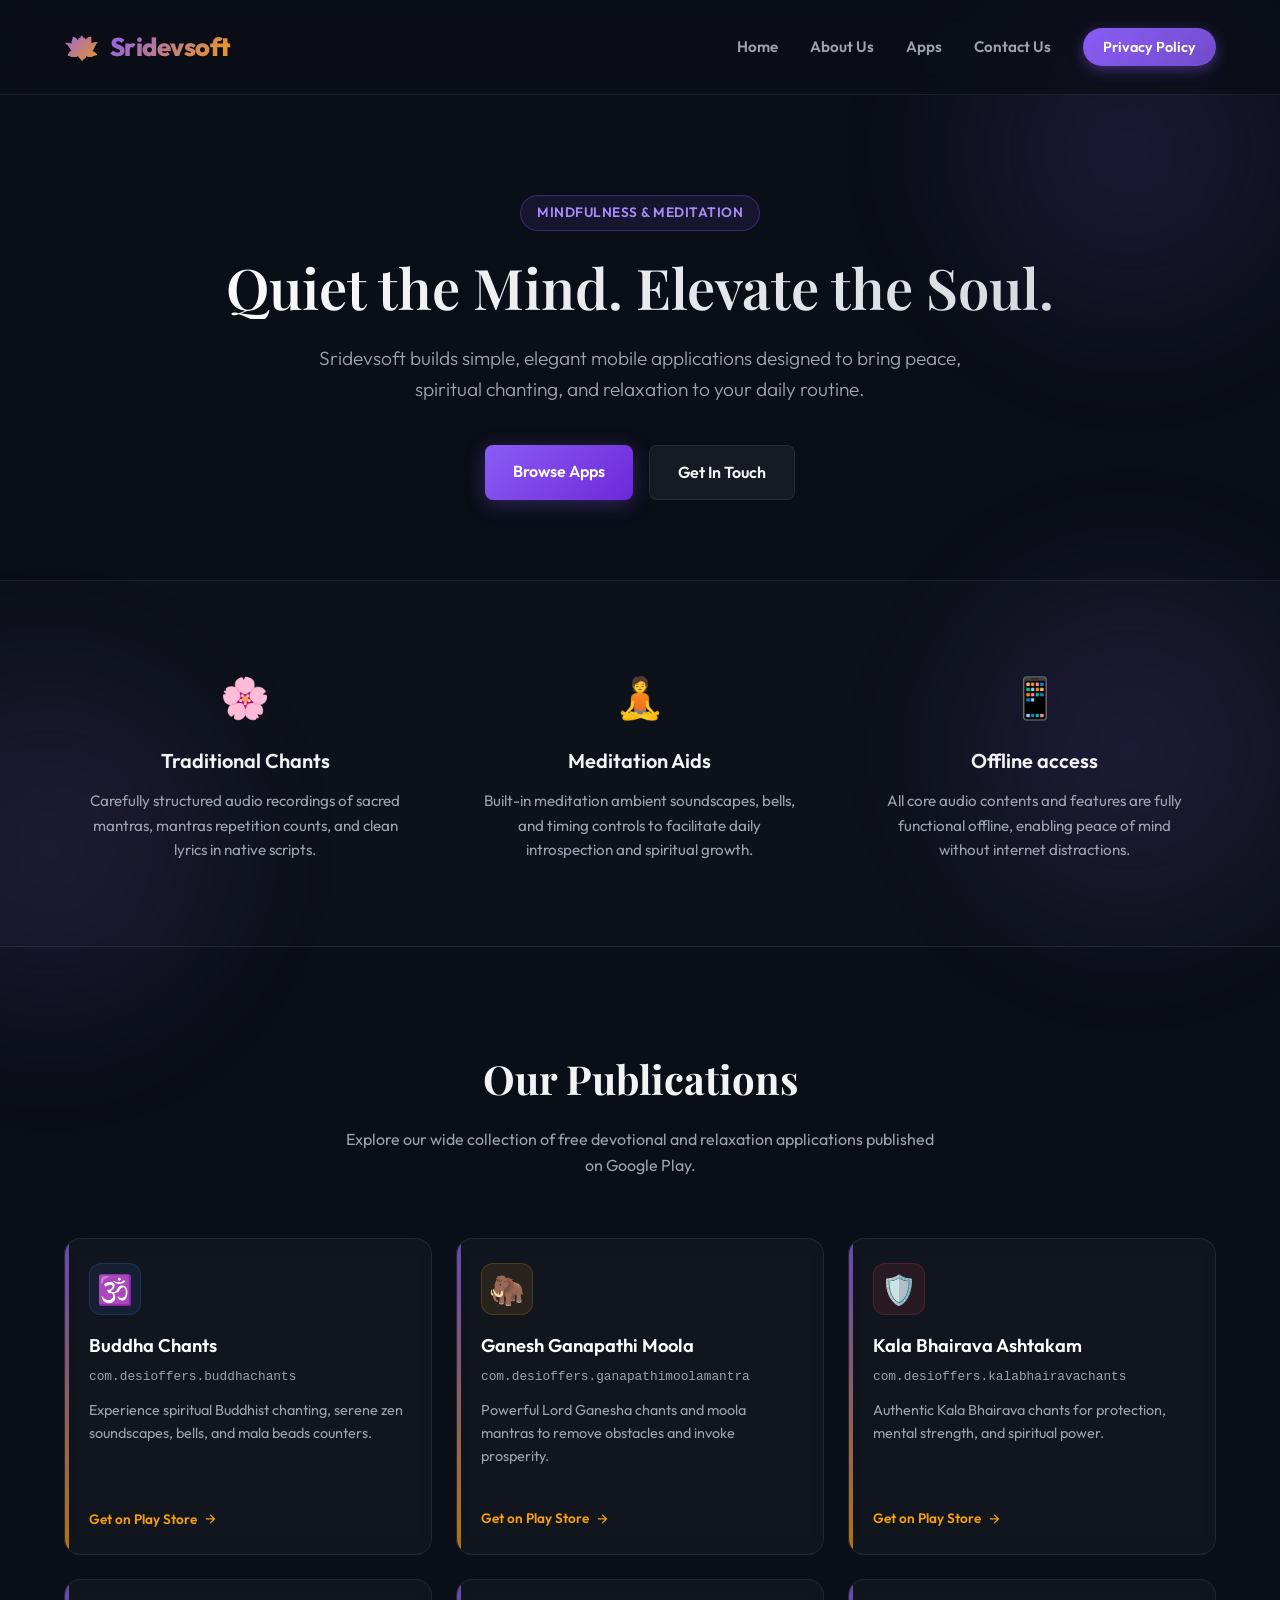
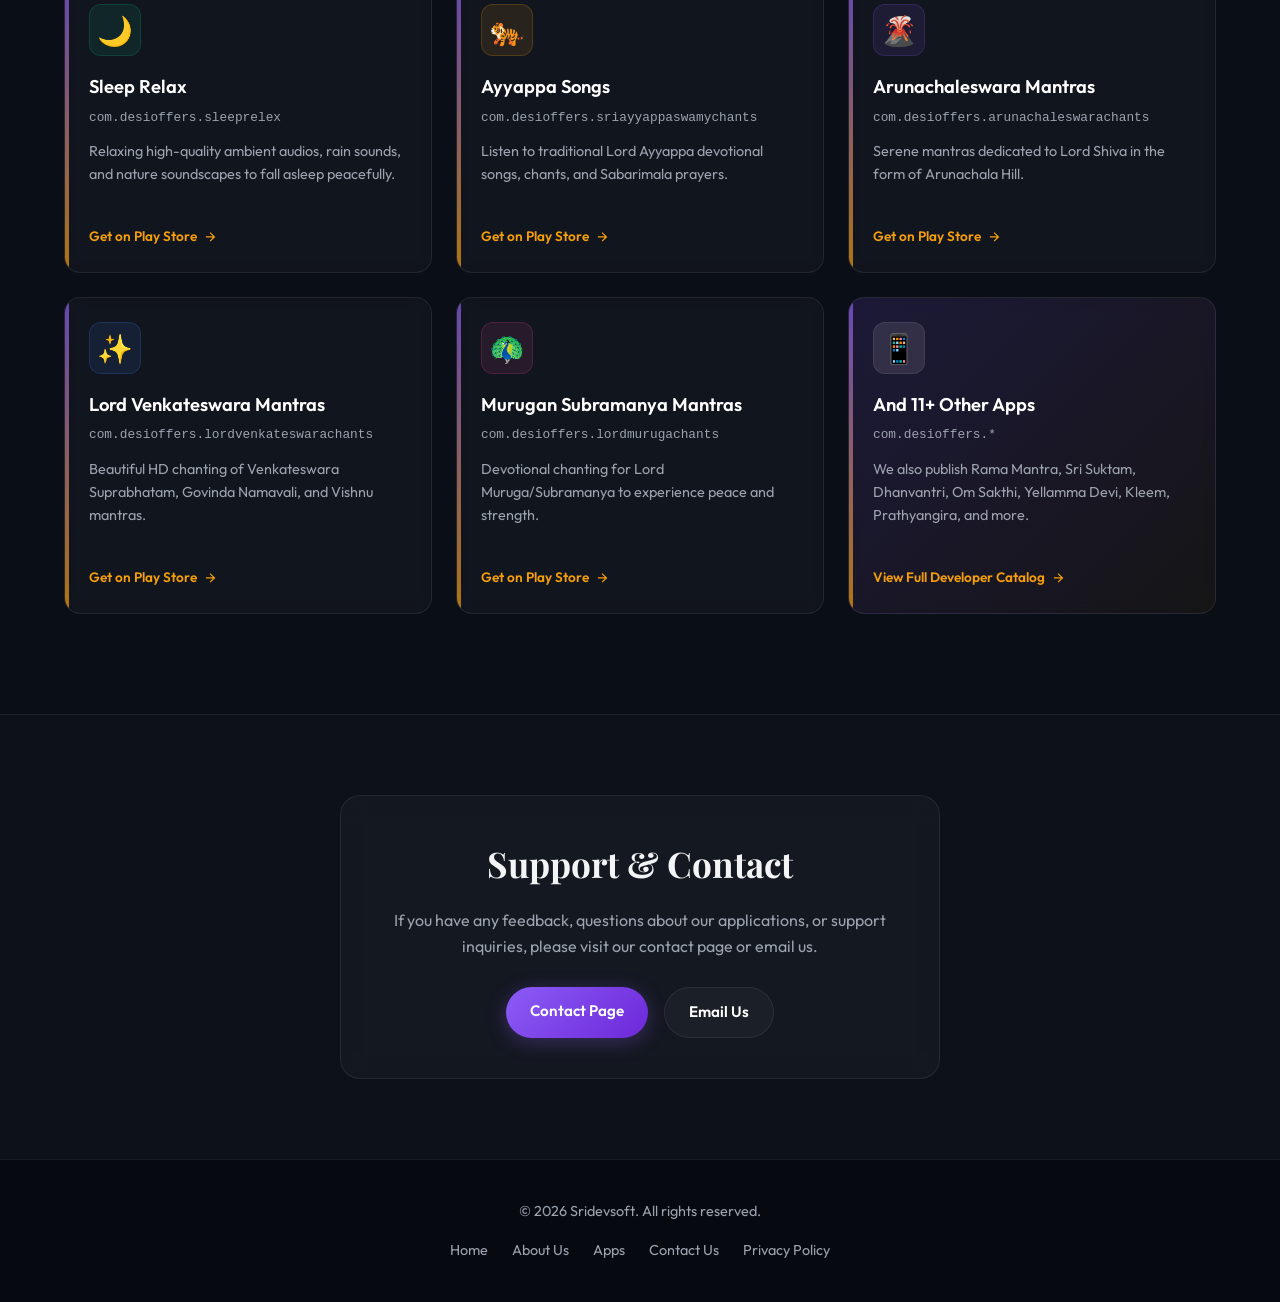
==== commit fe809137: "Create About Us and Contact Us pages and unify styling" ====
--- a/index.html
+++ b/index.html
@@ -1,3 +1,4 @@
+<!-- Trigger Pages Build -->
 <!DOCTYPE html>
 <html lang="en">
 <head>
@@ -472,8 +473,10 @@
       </a>
       <nav>
         <ul>
+          <li><a href="#" class="active">Home</a></li>
+          <li><a href="./about/">About Us</a></li>
           <li><a href="#apps">Apps</a></li>
-          <li><a href="#contact">Contact</a></li>
+          <li><a href="./contact/">Contact Us</a></li>
           <li><a href="./privacy/" class="nav-btn">Privacy Policy</a></li>
         </ul>
       </nav>
@@ -488,7 +491,7 @@
       <p>Sridevsoft builds simple, elegant mobile applications designed to bring peace, spiritual chanting, and relaxation to your daily routine.</p>
       <div class="cta-group">
         <a href="#apps" class="btn btn-primary">Browse Apps</a>
-        <a href="#contact" class="btn btn-secondary">Get In Touch</a>
+        <a href="./contact/" class="btn btn-secondary">Get In Touch</a>
       </div>
     </div>
   </section>
@@ -659,10 +662,11 @@
     <div class="container">
       <div class="contact-card">
         <h2>Support & Contact</h2>
-        <p>If you have any feedback, questions about our applications, or support inquiries, please send us an email.</p>
-        <a href="mailto:sridevsoft@gmail.com" class="contact-email">
-          <span>📧</span> sridevsoft@gmail.com
-        </a>
+        <p>If you have any feedback, questions about our applications, or support inquiries, please visit our contact page or email us.</p>
+        <div style="display: flex; justify-content: center; gap: 16px; flex-wrap: wrap; margin-top: 10px;">
+          <a href="./contact/" class="btn btn-primary" style="padding: 12px 24px; font-size: 0.95rem; border-radius: 99px;">Contact Page</a>
+          <a href="mailto:sridevsoft@gmail.com" class="contact-email" style="padding: 12px 24px; font-size: 0.95rem; margin-top: 0;">Email Us</a>
+        </div>
       </div>
     </div>
   </section>
@@ -672,8 +676,10 @@
     <div class="container">
       <p>&copy; 2026 Sridevsoft. All rights reserved.</p>
       <div class="footer-links">
+        <a href="#">Home</a>
+        <a href="./about/">About Us</a>
         <a href="#apps">Apps</a>
-        <a href="#contact">Contact</a>
+        <a href="./contact/">Contact Us</a>
         <a href="./privacy/">Privacy Policy</a>
       </div>
     </div>
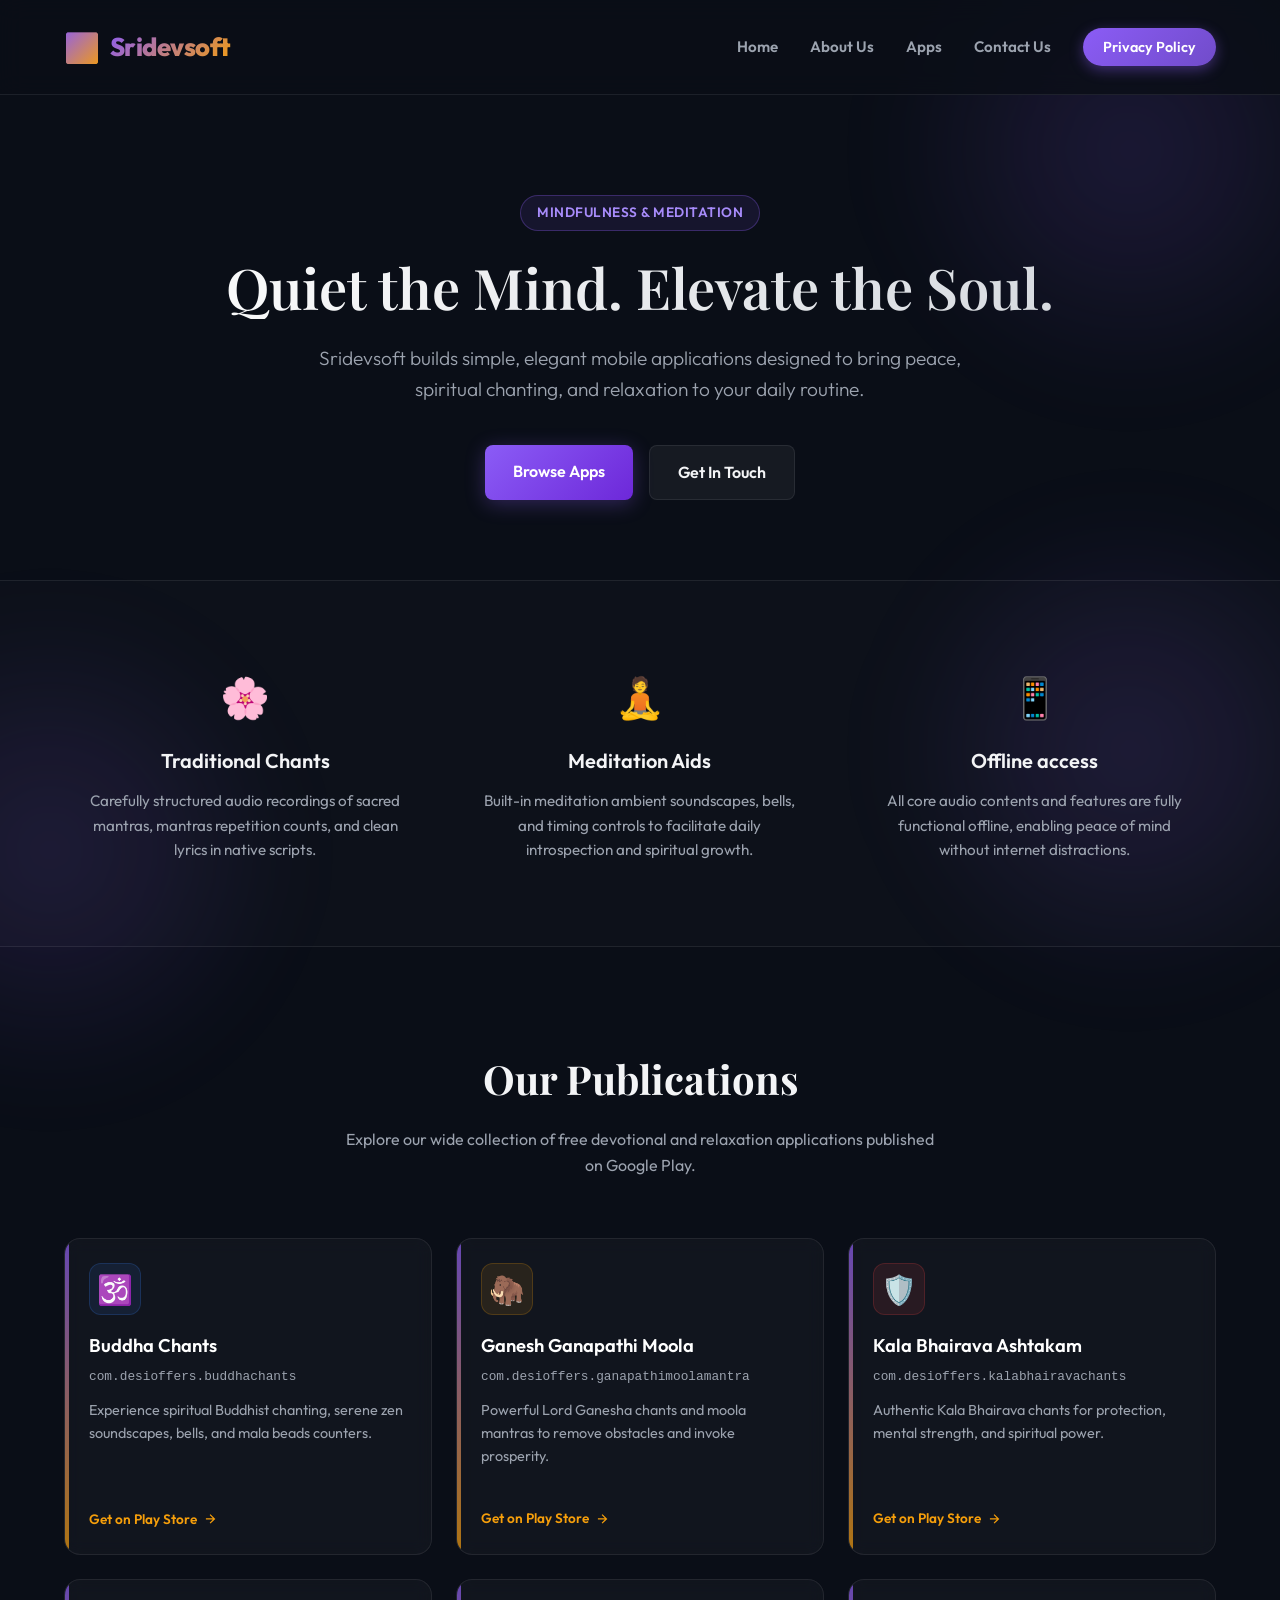
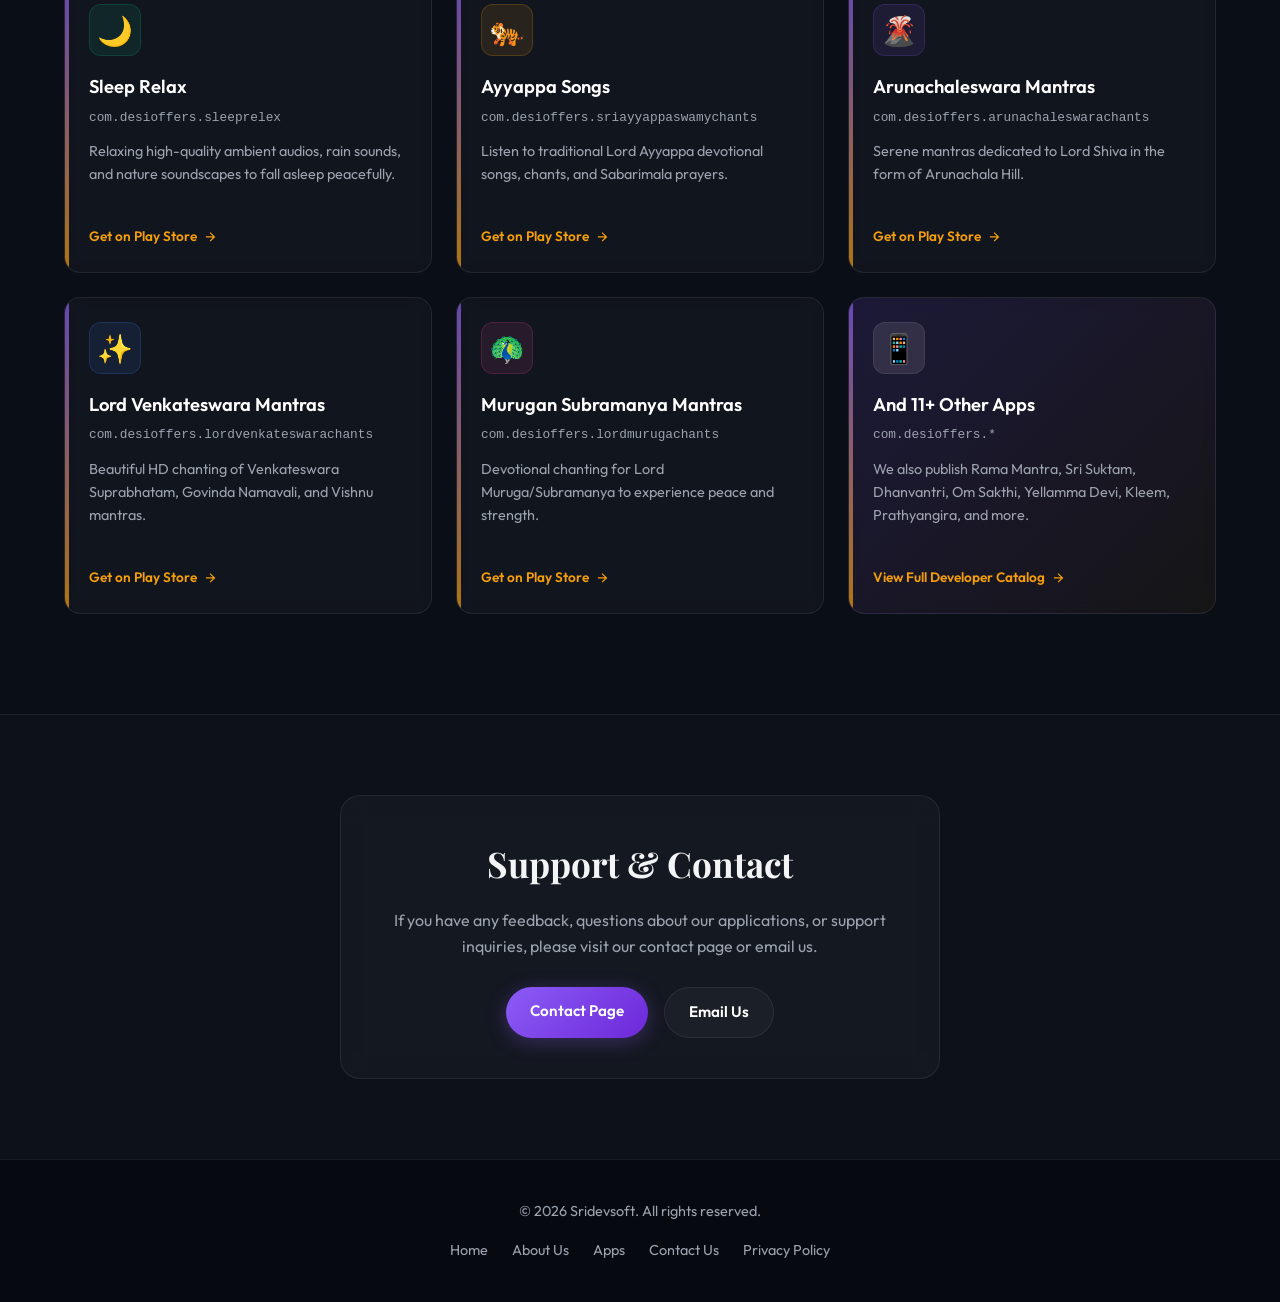
==== commit f6a3381f: "Update Sridevsoft logo to the Vedic Om symbol" ====
--- a/index.html
+++ b/index.html
@@ -4,6 +4,9 @@
 <head>
   <meta charset="UTF-8">
   <meta name="viewport" content="width=device-width, initial-scale=1.0">
+  <meta http-equiv="Cache-Control" content="no-cache, no-store, must-revalidate">
+  <meta http-equiv="Pragma" content="no-cache">
+  <meta http-equiv="Expires" content="0">
   <meta name="description" content="Sridevsoft - Premium mobile applications for meditation, chanting, devotional songs, and relaxation. Find peace and mindfulness.">
   <title>Sridevsoft | Devotional & Meditation Apps</title>
   <!-- Google Fonts -->
@@ -468,7 +471,7 @@
   <header>
     <div class="container nav-wrapper">
       <a href="#" class="logo">
-        <span class="logo-icon">🪷</span>
+        <span class="logo-icon">🕉️</span>
         <span>Sridevsoft</span>
       </a>
       <nav>
